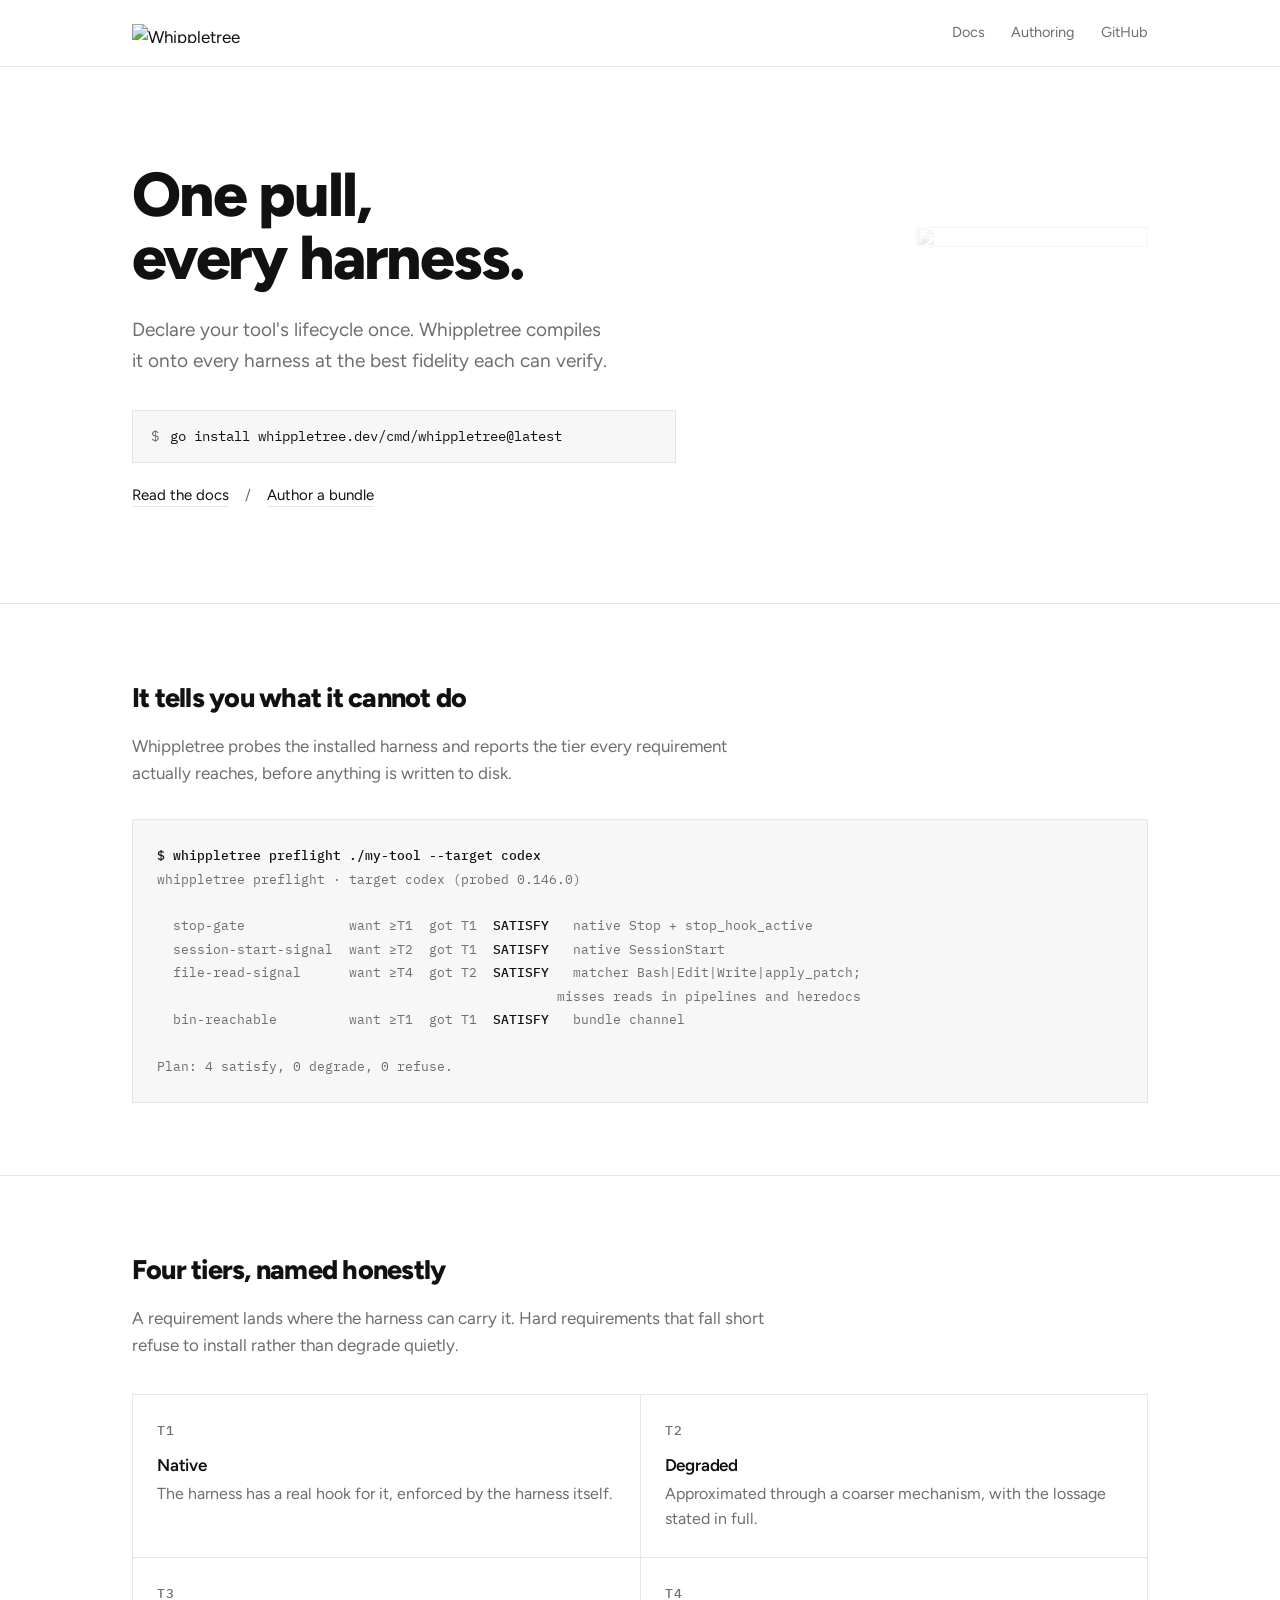
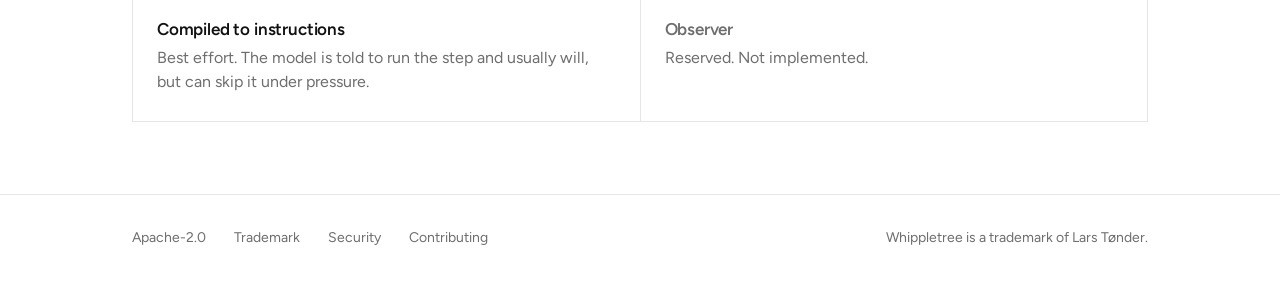
==== site/index.html @ 96360e38 "Add the whippletree.dev landing page Static, single file, no build step, deployed from site/ by Clou" ====
<!doctype html>
<html lang="en">
<head>
<meta charset="utf-8">
<meta name="viewport" content="width=device-width, initial-scale=1">
<title>Whippletree</title>
<meta name="description" content="Declare an agent tool's lifecycle requirements once. Whippletree compiles them onto every AI coding harness at the best fidelity each can verify.">

<!-- Go vanity import path: `go install whippletree.dev/cmd/whippletree@latest` -->
<meta name="go-import" content="whippletree.dev git https://github.com/larstonder/whippletree">
<meta name="go-source" content="whippletree.dev https://github.com/larstonder/whippletree https://github.com/larstonder/whippletree/tree/main{/dir} https://github.com/larstonder/whippletree/blob/main{/dir}/{file}#L{line}">
<link rel="icon" href="/brand/logo_black.svg" media="(prefers-color-scheme: light)">
<link rel="icon" href="/brand/logo_white.svg" media="(prefers-color-scheme: dark)">

<link rel="preconnect" href="https://fonts.googleapis.com">
<link rel="preconnect" href="https://fonts.gstatic.com" crossorigin>
<link href="https://fonts.googleapis.com/css2?family=Figtree:wght@400;500;600;800&family=IBM+Plex+Mono:wght@400;500&display=swap" rel="stylesheet">

<style>
/* Monochrome by client mandate: white / black in light, dark grey / white in dark.
   No accent colour anywhere. Hierarchy is carried by weight and spacing. */
:root{
  --bg:#FFFFFF; --fg:#111111; --dim:#6E6E6E; --rule:#E6E6E6; --well:#F7F7F7;
}
@media (prefers-color-scheme:dark){
  :root{ --bg:#1C1C1C; --fg:#FFFFFF; --dim:#9A9A9A; --rule:#333333; --well:#242424; }
}
*{box-sizing:border-box}
html{-webkit-text-size-adjust:100%}
body{
  margin:0;background:var(--bg);color:var(--fg);
  font:400 17px/1.6 Figtree,ui-sans-serif,system-ui,sans-serif;
  -webkit-font-smoothing:antialiased;
}
.wrap{max-width:1080px;margin:0 auto;padding:0 32px}
a{color:inherit}
:focus-visible{outline:2px solid var(--fg);outline-offset:4px;border-radius:2px}
picture,img{display:block}

/* one radius system: sharp. nothing on this page is rounded. */

/* nav: one line, 66px */
.top{border-bottom:1px solid var(--rule)}
.top .wrap{display:flex;align-items:center;gap:26px;height:66px}
.lockup img{height:19px;width:auto}
.top nav{margin-left:auto;display:flex;gap:26px;font-size:14.5px}
.top nav a{color:var(--dim);text-decoration:none}
.top nav a:hover{color:var(--fg)}

/* hero: left-aligned asymmetric split, mark as the right-hand counterweight */
.hero .wrap{
  display:grid;grid-template-columns:minmax(0,1fr) 232px;gap:64px;
  align-items:center;padding-top:96px;padding-bottom:96px;
}
h1{font-weight:800;font-size:clamp(40px,6.4vw,62px);line-height:1.02;letter-spacing:-.035em;margin:0}
.lede{margin:26px 0 0;max-width:40ch;font-size:19px;color:var(--dim)}
.cmd{
  margin-top:34px;display:flex;align-items:center;gap:11px;
  border:1px solid var(--rule);background:var(--well);padding:14px 18px;
  font-family:"IBM Plex Mono",monospace;font-size:14px;overflow-x:auto;max-width:34rem;
}
.cmd i{color:var(--dim);font-style:normal;user-select:none;flex:none}
.go{margin:20px 0 0;font-size:15px}
.go a{text-decoration:none;border-bottom:1px solid var(--rule);padding-bottom:2px;transition:border-color .2s}
.go a:hover{border-bottom-color:var(--fg)}
.go span{color:var(--dim);margin:0 12px}
.hero figure{margin:0}
.hero figure img{width:100%;height:auto;opacity:.14}

/* verdict block */
section{border-top:1px solid var(--rule);padding:72px 0}
h2{font-weight:800;font-size:27px;letter-spacing:-.028em;margin:0}
.sub{color:var(--dim);margin:14px 0 0;max-width:58ch}
pre{
  margin:32px 0 0;background:var(--well);border:1px solid var(--rule);padding:24px;
  overflow-x:auto;font-family:"IBM Plex Mono",monospace;font-size:13px;line-height:1.8;
  color:var(--dim);
}
pre b{color:var(--fg);font-weight:500}
pre em{font-style:normal;color:var(--fg);font-weight:500}

/* tiers: 2x2 grid, a different layout family to the block above */
.tiers{display:grid;grid-template-columns:1fr 1fr;gap:1px;margin-top:34px;background:var(--rule);border:1px solid var(--rule)}
.tier{background:var(--bg);padding:26px 24px}
.tier h3{margin:0;font-family:"IBM Plex Mono",monospace;font-size:13px;font-weight:500;letter-spacing:.1em;color:var(--dim)}
.tier p{margin:11px 0 0;font-size:16px;color:var(--dim);line-height:1.55}
.tier p b{color:var(--fg);font-weight:600;display:block;margin-bottom:3px;font-family:Figtree,sans-serif;font-size:17px;letter-spacing:-.01em}
.tier.spent p b{color:var(--dim)}

footer{border-top:1px solid var(--rule);padding:32px 0 56px}
footer .wrap{display:flex;flex-wrap:wrap;gap:14px 28px;align-items:center;font-size:14px;color:var(--dim)}
footer a{text-decoration:none}
footer a:hover{color:var(--fg)}
footer .end{margin-left:auto}

@media (max-width:820px){
  .hero .wrap{grid-template-columns:1fr;gap:44px;padding-top:64px;padding-bottom:64px}
  .hero figure{max-width:150px}
  .tiers{grid-template-columns:1fr}
  .wrap{padding-left:24px;padding-right:24px}
  footer .end{margin-left:0;width:100%}
}
</style>
</head>
<body>

<header class="top">
  <div class="wrap">
    <a class="lockup" href="/" aria-label="Whippletree">
      <picture>
        <source media="(prefers-color-scheme: dark)" srcset="/brand/wordmark_white.svg">
        <img src="/brand/wordmark_black.svg" alt="Whippletree" width="107" height="18">
      </picture>
    </a>
    <nav>
      <a href="https://github.com/larstonder/whippletree#readme">Docs</a>
      <a href="https://github.com/larstonder/whippletree/blob/main/docs/AUTHORING.md">Authoring</a>
      <a href="https://github.com/larstonder/whippletree">GitHub</a>
    </nav>
  </div>
</header>

<div class="hero">
  <div class="wrap">
    <div>
      <h1>One pull,<br>every harness.</h1>
      <p class="lede">Declare your tool's lifecycle once. Whippletree compiles it onto every
        harness at the best fidelity each can verify.</p>

      <div class="cmd"><i>$</i> go install whippletree.dev/cmd/whippletree@latest</div>

      <p class="go">
        <a href="https://github.com/larstonder/whippletree#readme">Read the docs</a>
        <span>/</span>
        <a href="https://github.com/larstonder/whippletree/blob/main/docs/AUTHORING.md">Author a bundle</a>
      </p>
    </div>

    <figure>
      <picture>
        <source media="(prefers-color-scheme: dark)" srcset="/brand/logo_white.svg">
        <img src="/brand/logo_black.svg" alt="" width="184" height="171">
      </picture>
    </figure>
  </div>
</div>

<section>
  <div class="wrap">
    <h2>It tells you what it cannot do</h2>
    <p class="sub">Whippletree probes the installed harness and reports the tier every
      requirement actually reaches, before anything is written to disk.</p>
<pre><b>$ whippletree preflight ./my-tool --target codex</b>
whippletree preflight · target codex (probed 0.146.0)

  stop-gate             want ≥T1  got T1  <em>SATISFY</em>   native Stop + stop_hook_active
  session-start-signal  want ≥T2  got T1  <em>SATISFY</em>   native SessionStart
  file-read-signal      want ≥T4  got T2  <em>SATISFY</em>   matcher Bash|Edit|Write|apply_patch;
                                                  misses reads in pipelines and heredocs
  bin-reachable         want ≥T1  got T1  <em>SATISFY</em>   bundle channel

Plan: 4 satisfy, 0 degrade, 0 refuse.</pre>
  </div>
</section>

<section>
  <div class="wrap">
    <h2>Four tiers, named honestly</h2>
    <p class="sub">A requirement lands where the harness can carry it. Hard requirements that
      fall short refuse to install rather than degrade quietly.</p>
    <div class="tiers">
      <div class="tier">
        <h3>T1</h3>
        <p><b>Native</b>The harness has a real hook for it, enforced by the harness itself.</p>
      </div>
      <div class="tier">
        <h3>T2</h3>
        <p><b>Degraded</b>Approximated through a coarser mechanism, with the lossage stated in full.</p>
      </div>
      <div class="tier">
        <h3>T3</h3>
        <p><b>Compiled to instructions</b>Best effort. The model is told to run the step and usually will, but can skip it under pressure.</p>
      </div>
      <div class="tier spent">
        <h3>T4</h3>
        <p><b>Observer</b>Reserved. Not implemented.</p>
      </div>
    </div>
  </div>
</section>

<footer>
  <div class="wrap">
    <span>Apache-2.0</span>
    <a href="https://github.com/larstonder/whippletree/blob/main/TRADEMARK.md">Trademark</a>
    <a href="https://github.com/larstonder/whippletree/blob/main/SECURITY.md">Security</a>
    <a href="https://github.com/larstonder/whippletree/blob/main/CONTRIBUTING.md">Contributing</a>
    <span class="end">Whippletree is a trademark of Lars Tønder.</span>
  </div>
</footer>

</body>
</html>
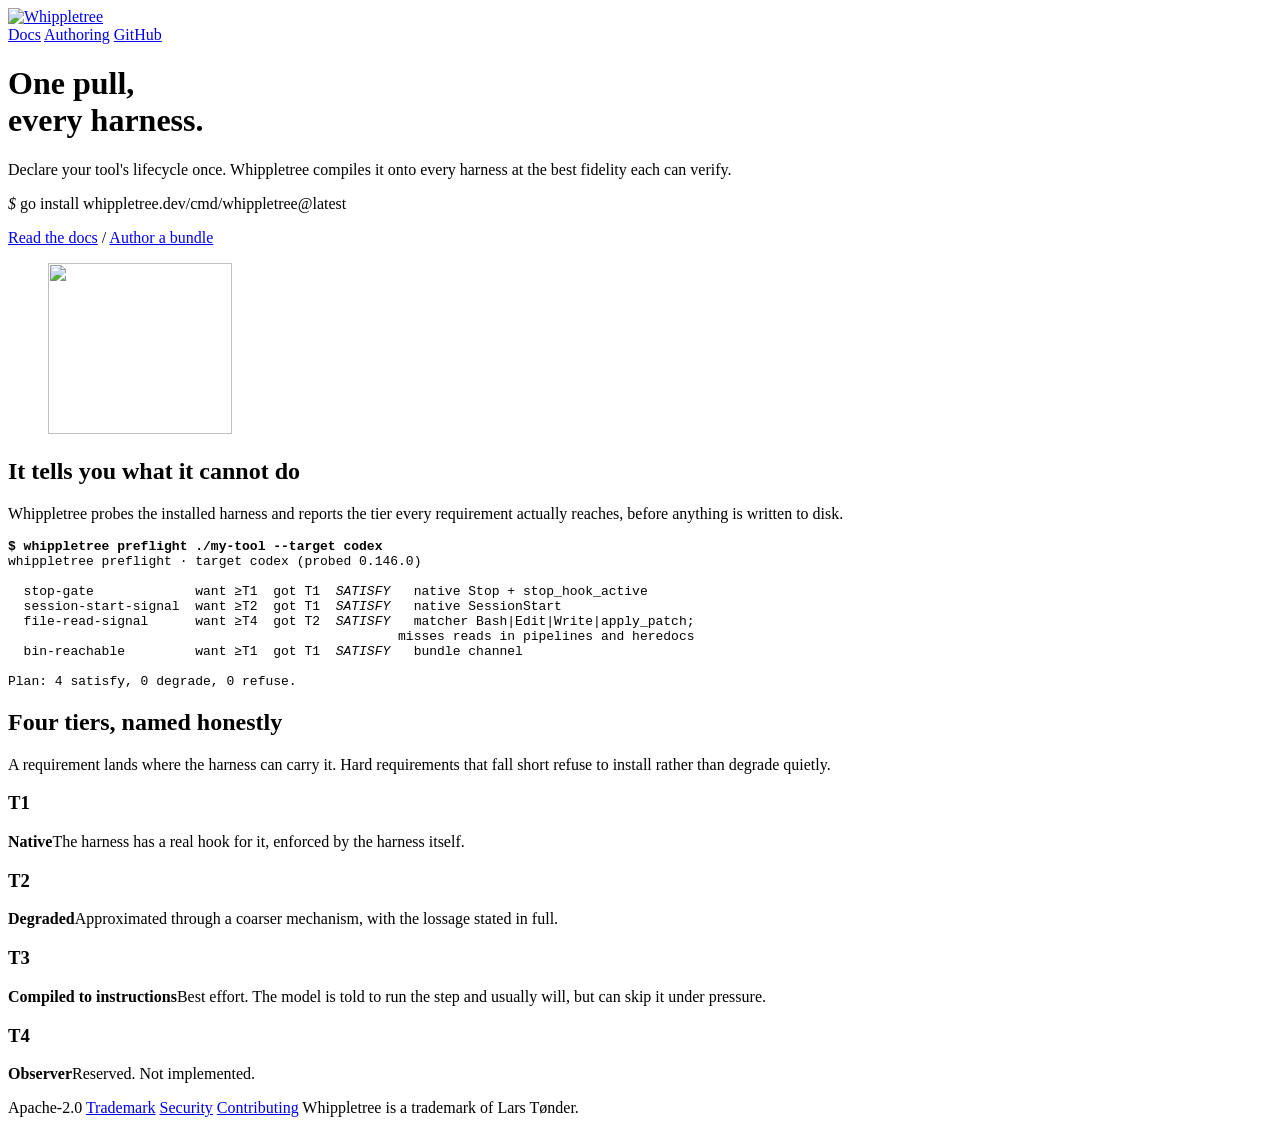
==== commit e41ef378: "Add a docs index and a concepts page to the site Two pages, hand written, no build. They share a sty" ====
--- a/site/index.html
+++ b/site/index.html
@@ -16,91 +16,7 @@
 <link rel="preconnect" href="https://fonts.gstatic.com" crossorigin>
 <link href="https://fonts.googleapis.com/css2?family=Figtree:wght@400;500;600;800&family=IBM+Plex+Mono:wght@400;500&display=swap" rel="stylesheet">
 
-<style>
-/* Monochrome by client mandate: white / black in light, dark grey / white in dark.
-   No accent colour anywhere. Hierarchy is carried by weight and spacing. */
-:root{
-  --bg:#FFFFFF; --fg:#111111; --dim:#6E6E6E; --rule:#E6E6E6; --well:#F7F7F7;
-}
-@media (prefers-color-scheme:dark){
-  :root{ --bg:#1C1C1C; --fg:#FFFFFF; --dim:#9A9A9A; --rule:#333333; --well:#242424; }
-}
-*{box-sizing:border-box}
-html{-webkit-text-size-adjust:100%}
-body{
-  margin:0;background:var(--bg);color:var(--fg);
-  font:400 17px/1.6 Figtree,ui-sans-serif,system-ui,sans-serif;
-  -webkit-font-smoothing:antialiased;
-}
-.wrap{max-width:1080px;margin:0 auto;padding:0 32px}
-a{color:inherit}
-:focus-visible{outline:2px solid var(--fg);outline-offset:4px;border-radius:2px}
-picture,img{display:block}
-
-/* one radius system: sharp. nothing on this page is rounded. */
-
-/* nav: one line, 66px */
-.top{border-bottom:1px solid var(--rule)}
-.top .wrap{display:flex;align-items:center;gap:26px;height:66px}
-.lockup img{height:19px;width:auto}
-.top nav{margin-left:auto;display:flex;gap:26px;font-size:14.5px}
-.top nav a{color:var(--dim);text-decoration:none}
-.top nav a:hover{color:var(--fg)}
-
-/* hero: left-aligned asymmetric split, mark as the right-hand counterweight */
-.hero .wrap{
-  display:grid;grid-template-columns:minmax(0,1fr) 232px;gap:64px;
-  align-items:center;padding-top:96px;padding-bottom:96px;
-}
-h1{font-weight:800;font-size:clamp(40px,6.4vw,62px);line-height:1.02;letter-spacing:-.035em;margin:0}
-.lede{margin:26px 0 0;max-width:40ch;font-size:19px;color:var(--dim)}
-.cmd{
-  margin-top:34px;display:flex;align-items:center;gap:11px;
-  border:1px solid var(--rule);background:var(--well);padding:14px 18px;
-  font-family:"IBM Plex Mono",monospace;font-size:14px;overflow-x:auto;max-width:34rem;
-}
-.cmd i{color:var(--dim);font-style:normal;user-select:none;flex:none}
-.go{margin:20px 0 0;font-size:15px}
-.go a{text-decoration:none;border-bottom:1px solid var(--rule);padding-bottom:2px;transition:border-color .2s}
-.go a:hover{border-bottom-color:var(--fg)}
-.go span{color:var(--dim);margin:0 12px}
-.hero figure{margin:0}
-.hero figure img{width:100%;height:auto;opacity:.14}
-
-/* verdict block */
-section{border-top:1px solid var(--rule);padding:72px 0}
-h2{font-weight:800;font-size:27px;letter-spacing:-.028em;margin:0}
-.sub{color:var(--dim);margin:14px 0 0;max-width:58ch}
-pre{
-  margin:32px 0 0;background:var(--well);border:1px solid var(--rule);padding:24px;
-  overflow-x:auto;font-family:"IBM Plex Mono",monospace;font-size:13px;line-height:1.8;
-  color:var(--dim);
-}
-pre b{color:var(--fg);font-weight:500}
-pre em{font-style:normal;color:var(--fg);font-weight:500}
-
-/* tiers: 2x2 grid, a different layout family to the block above */
-.tiers{display:grid;grid-template-columns:1fr 1fr;gap:1px;margin-top:34px;background:var(--rule);border:1px solid var(--rule)}
-.tier{background:var(--bg);padding:26px 24px}
-.tier h3{margin:0;font-family:"IBM Plex Mono",monospace;font-size:13px;font-weight:500;letter-spacing:.1em;color:var(--dim)}
-.tier p{margin:11px 0 0;font-size:16px;color:var(--dim);line-height:1.55}
-.tier p b{color:var(--fg);font-weight:600;display:block;margin-bottom:3px;font-family:Figtree,sans-serif;font-size:17px;letter-spacing:-.01em}
-.tier.spent p b{color:var(--dim)}
-
-footer{border-top:1px solid var(--rule);padding:32px 0 56px}
-footer .wrap{display:flex;flex-wrap:wrap;gap:14px 28px;align-items:center;font-size:14px;color:var(--dim)}
-footer a{text-decoration:none}
-footer a:hover{color:var(--fg)}
-footer .end{margin-left:auto}
-
-@media (max-width:820px){
-  .hero .wrap{grid-template-columns:1fr;gap:44px;padding-top:64px;padding-bottom:64px}
-  .hero figure{max-width:150px}
-  .tiers{grid-template-columns:1fr}
-  .wrap{padding-left:24px;padding-right:24px}
-  footer .end{margin-left:0;width:100%}
-}
-</style>
+<link rel="stylesheet" href="/style.css">
 </head>
 <body>
 
@@ -113,7 +29,7 @@
       </picture>
     </a>
     <nav>
-      <a href="https://github.com/larstonder/whippletree#readme">Docs</a>
+      <a href="/docs/">Docs</a>
       <a href="https://github.com/larstonder/whippletree/blob/main/docs/AUTHORING.md">Authoring</a>
       <a href="https://github.com/larstonder/whippletree">GitHub</a>
     </nav>
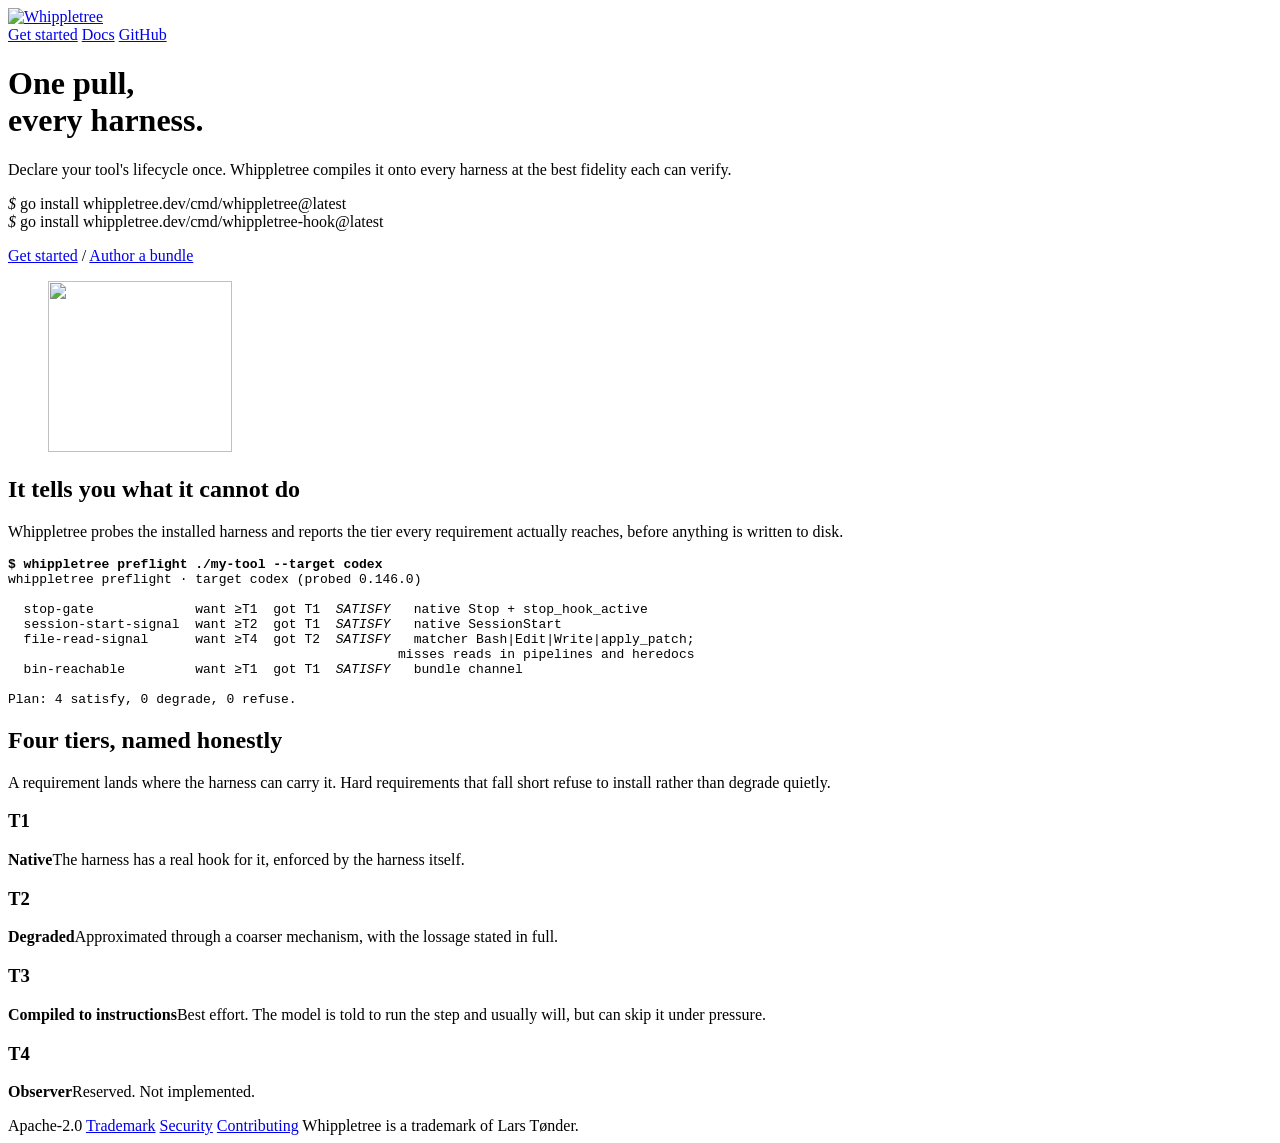
==== commit defe98c8: "Site: land every link on a page that exists, and add a get-started guide" ====
--- a/site/index.html
+++ b/site/index.html
@@ -29,8 +29,8 @@
       </picture>
     </a>
     <nav>
+      <a href="/docs/get-started/">Get started</a>
       <a href="/docs/">Docs</a>
-      <a href="https://github.com/larstonder/whippletree/blob/main/docs/AUTHORING.md">Authoring</a>
       <a href="https://github.com/larstonder/whippletree">GitHub</a>
     </nav>
   </div>
@@ -44,11 +44,12 @@
         harness at the best fidelity each can verify.</p>
 
       <div class="cmd"><i>$</i> go install whippletree.dev/cmd/whippletree@latest</div>
+      <div class="cmd"><i>$</i> go install whippletree.dev/cmd/whippletree-hook@latest</div>
 
       <p class="go">
-        <a href="https://github.com/larstonder/whippletree#readme">Read the docs</a>
+        <a href="/docs/get-started/">Get started</a>
         <span>/</span>
-        <a href="https://github.com/larstonder/whippletree/blob/main/docs/AUTHORING.md">Author a bundle</a>
+        <a href="/docs/authoring/">Author a bundle</a>
       </p>
     </div>
 
@@ -108,9 +109,9 @@
 <footer>
   <div class="wrap">
     <span>Apache-2.0</span>
-    <a href="https://github.com/larstonder/whippletree/blob/main/TRADEMARK.md">Trademark</a>
-    <a href="https://github.com/larstonder/whippletree/blob/main/SECURITY.md">Security</a>
-    <a href="https://github.com/larstonder/whippletree/blob/main/CONTRIBUTING.md">Contributing</a>
+    <a href="/trademark/">Trademark</a>
+    <a href="/security/">Security</a>
+    <a href="/docs/contributing/">Contributing</a>
     <span class="end">Whippletree is a trademark of Lars Tønder.</span>
   </div>
 </footer>
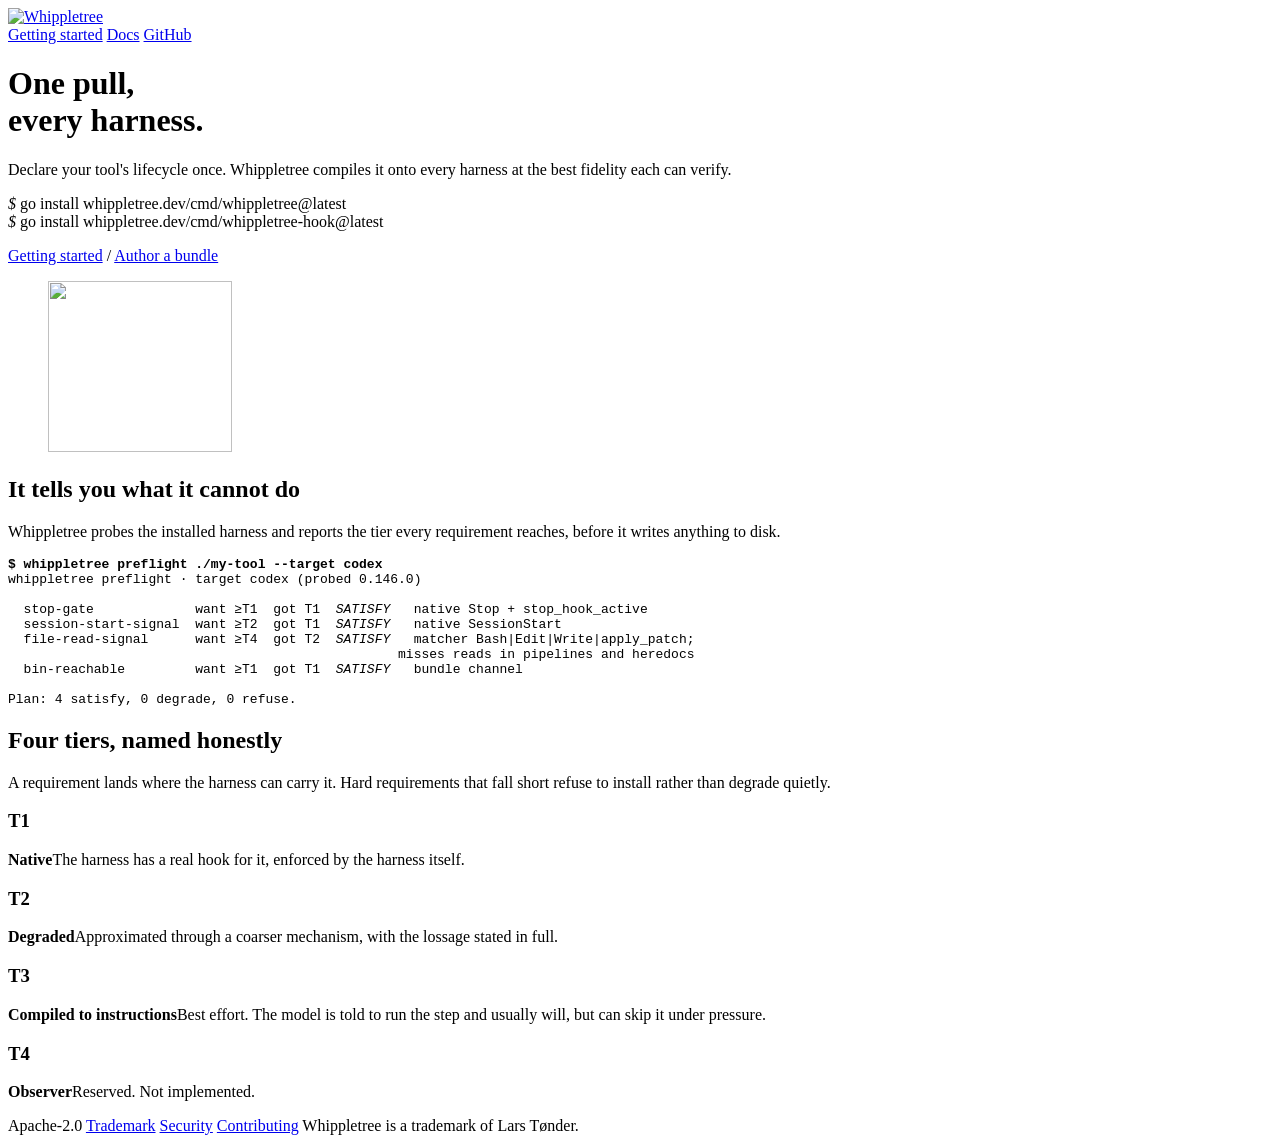
==== commit b0a4798a: "Docs: a prose pass over every page, and getting-started gets its name" ====
--- a/site/index.html
+++ b/site/index.html
@@ -29,7 +29,7 @@
       </picture>
     </a>
     <nav>
-      <a href="/docs/get-started/">Get started</a>
+      <a href="/docs/getting-started/">Getting started</a>
       <a href="/docs/">Docs</a>
       <a href="https://github.com/larstonder/whippletree">GitHub</a>
     </nav>
@@ -47,7 +47,7 @@
       <div class="cmd"><i>$</i> go install whippletree.dev/cmd/whippletree-hook@latest</div>
 
       <p class="go">
-        <a href="/docs/get-started/">Get started</a>
+        <a href="/docs/getting-started/">Getting started</a>
         <span>/</span>
         <a href="/docs/authoring/">Author a bundle</a>
       </p>
@@ -66,7 +66,7 @@
   <div class="wrap">
     <h2>It tells you what it cannot do</h2>
     <p class="sub">Whippletree probes the installed harness and reports the tier every
-      requirement actually reaches, before anything is written to disk.</p>
+      requirement reaches, before it writes anything to disk.</p>
 <pre><b>$ whippletree preflight ./my-tool --target codex</b>
 whippletree preflight · target codex (probed 0.146.0)
 
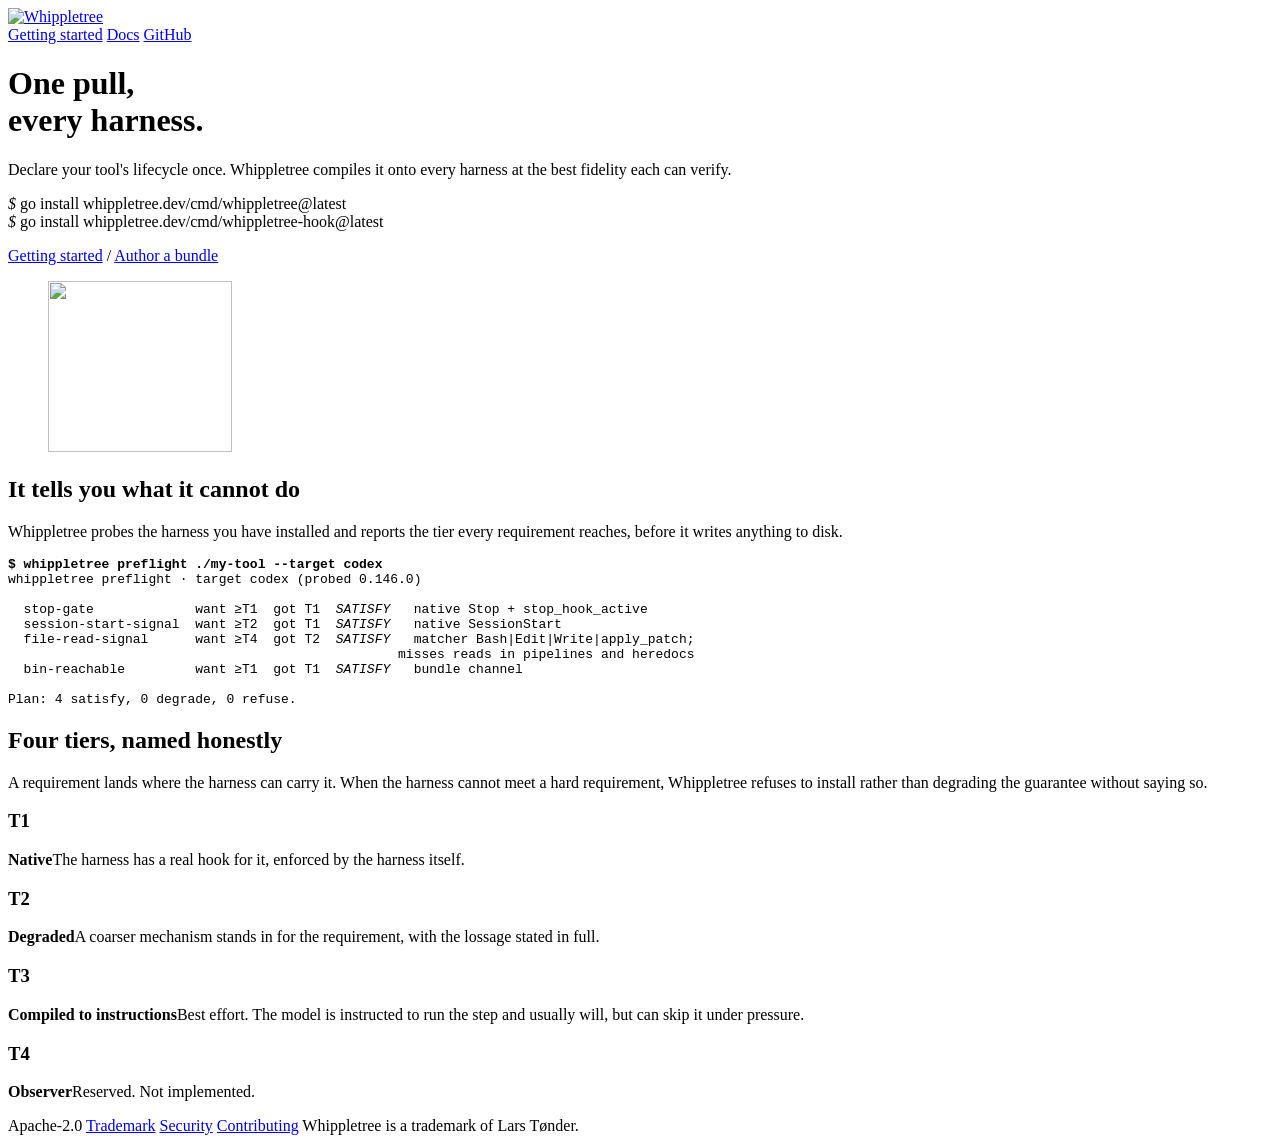
==== commit 1633c471: "Site: cut AI writing tells from the prose on every page" ====
--- a/site/index.html
+++ b/site/index.html
@@ -4,7 +4,7 @@
 <meta charset="utf-8">
 <meta name="viewport" content="width=device-width, initial-scale=1">
 <title>Whippletree</title>
-<meta name="description" content="Declare an agent tool's lifecycle requirements once. Whippletree compiles them onto every AI coding harness at the best fidelity each can verify.">
+<meta name="description" content="Declare an agent tool's lifecycle once. Whippletree compiles it onto every AI coding harness at the best fidelity each can verify.">
 
 <!-- Go vanity import path: `go install whippletree.dev/cmd/whippletree@latest` -->
 <meta name="go-import" content="whippletree.dev git https://github.com/larstonder/whippletree">
@@ -65,7 +65,7 @@
 <section>
   <div class="wrap">
     <h2>It tells you what it cannot do</h2>
-    <p class="sub">Whippletree probes the installed harness and reports the tier every
+    <p class="sub">Whippletree probes the harness you have installed and reports the tier every
       requirement reaches, before it writes anything to disk.</p>
 <pre><b>$ whippletree preflight ./my-tool --target codex</b>
 whippletree preflight · target codex (probed 0.146.0)
@@ -83,8 +83,9 @@
 <section>
   <div class="wrap">
     <h2>Four tiers, named honestly</h2>
-    <p class="sub">A requirement lands where the harness can carry it. Hard requirements that
-      fall short refuse to install rather than degrade quietly.</p>
+    <p class="sub">A requirement lands where the harness can carry it. When the harness cannot
+      meet a hard requirement, Whippletree refuses to install rather than degrading the
+      guarantee without saying so.</p>
     <div class="tiers">
       <div class="tier">
         <h3>T1</h3>
@@ -92,11 +93,11 @@
       </div>
       <div class="tier">
         <h3>T2</h3>
-        <p><b>Degraded</b>Approximated through a coarser mechanism, with the lossage stated in full.</p>
+        <p><b>Degraded</b>A coarser mechanism stands in for the requirement, with the lossage stated in full.</p>
       </div>
       <div class="tier">
         <h3>T3</h3>
-        <p><b>Compiled to instructions</b>Best effort. The model is told to run the step and usually will, but can skip it under pressure.</p>
+        <p><b>Compiled to instructions</b>Best effort. The model is instructed to run the step and usually will, but can skip it under pressure.</p>
       </div>
       <div class="tier spent">
         <h3>T4</h3>
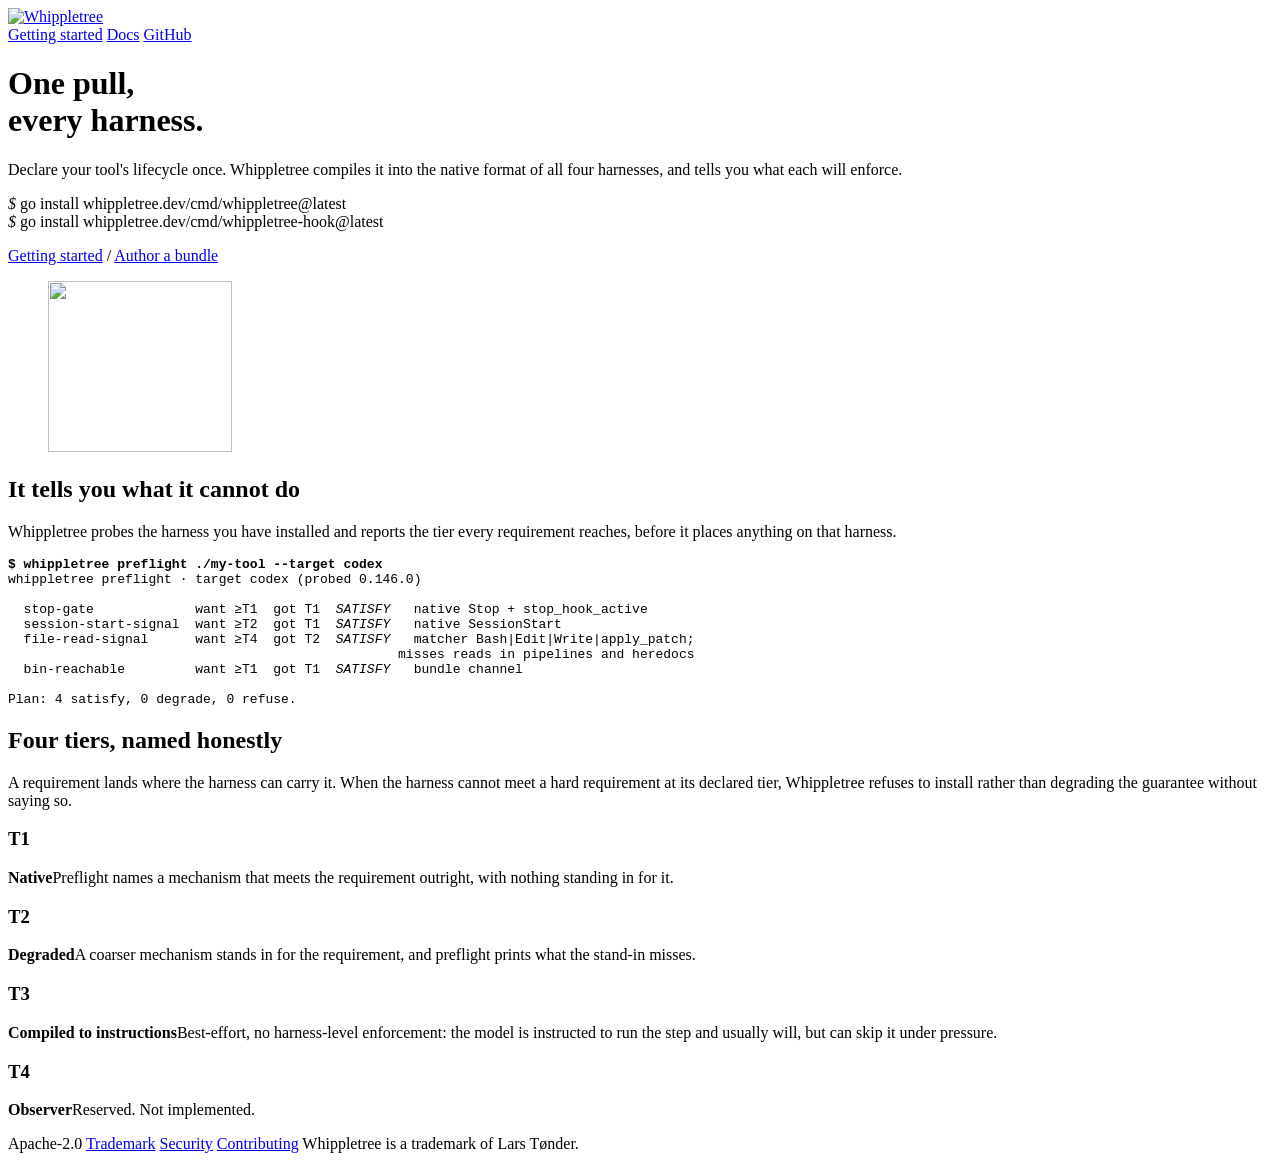
==== commit c16e9e5d: "Docs: correct the claims the site made about what each harness enforces" ====
--- a/site/index.html
+++ b/site/index.html
@@ -4,7 +4,7 @@
 <meta charset="utf-8">
 <meta name="viewport" content="width=device-width, initial-scale=1">
 <title>Whippletree</title>
-<meta name="description" content="Declare an agent tool's lifecycle once. Whippletree compiles it onto every AI coding harness at the best fidelity each can verify.">
+<meta name="description" content="Declare an agent tool's lifecycle once. Whippletree compiles it into the native format of four coding harnesses, and reports the tier every requirement reaches.">
 
 <!-- Go vanity import path: `go install whippletree.dev/cmd/whippletree@latest` -->
 <meta name="go-import" content="whippletree.dev git https://github.com/larstonder/whippletree">
@@ -40,8 +40,8 @@
   <div class="wrap">
     <div>
       <h1>One pull,<br>every harness.</h1>
-      <p class="lede">Declare your tool's lifecycle once. Whippletree compiles it onto every
-        harness at the best fidelity each can verify.</p>
+      <p class="lede">Declare your tool's lifecycle once. Whippletree compiles it into the native
+        format of all four harnesses, and tells you what each will enforce.</p>
 
       <div class="cmd"><i>$</i> go install whippletree.dev/cmd/whippletree@latest</div>
       <div class="cmd"><i>$</i> go install whippletree.dev/cmd/whippletree-hook@latest</div>
@@ -66,7 +66,7 @@
   <div class="wrap">
     <h2>It tells you what it cannot do</h2>
     <p class="sub">Whippletree probes the harness you have installed and reports the tier every
-      requirement reaches, before it writes anything to disk.</p>
+      requirement reaches, before it places anything on that harness.</p>
 <pre><b>$ whippletree preflight ./my-tool --target codex</b>
 whippletree preflight · target codex (probed 0.146.0)
 
@@ -84,20 +84,20 @@
   <div class="wrap">
     <h2>Four tiers, named honestly</h2>
     <p class="sub">A requirement lands where the harness can carry it. When the harness cannot
-      meet a hard requirement, Whippletree refuses to install rather than degrading the
-      guarantee without saying so.</p>
+      meet a hard requirement at its declared tier, Whippletree refuses to install rather than
+      degrading the guarantee without saying so.</p>
     <div class="tiers">
       <div class="tier">
         <h3>T1</h3>
-        <p><b>Native</b>The harness has a real hook for it, enforced by the harness itself.</p>
+        <p><b>Native</b>Preflight names a mechanism that meets the requirement outright, with nothing standing in for it.</p>
       </div>
       <div class="tier">
         <h3>T2</h3>
-        <p><b>Degraded</b>A coarser mechanism stands in for the requirement, with the lossage stated in full.</p>
+        <p><b>Degraded</b>A coarser mechanism stands in for the requirement, and preflight prints what the stand-in misses.</p>
       </div>
       <div class="tier">
         <h3>T3</h3>
-        <p><b>Compiled to instructions</b>Best effort. The model is instructed to run the step and usually will, but can skip it under pressure.</p>
+        <p><b>Compiled to instructions</b>Best-effort, no harness-level enforcement: the model is instructed to run the step and usually will, but can skip it under pressure.</p>
       </div>
       <div class="tier spent">
         <h3>T4</h3>
